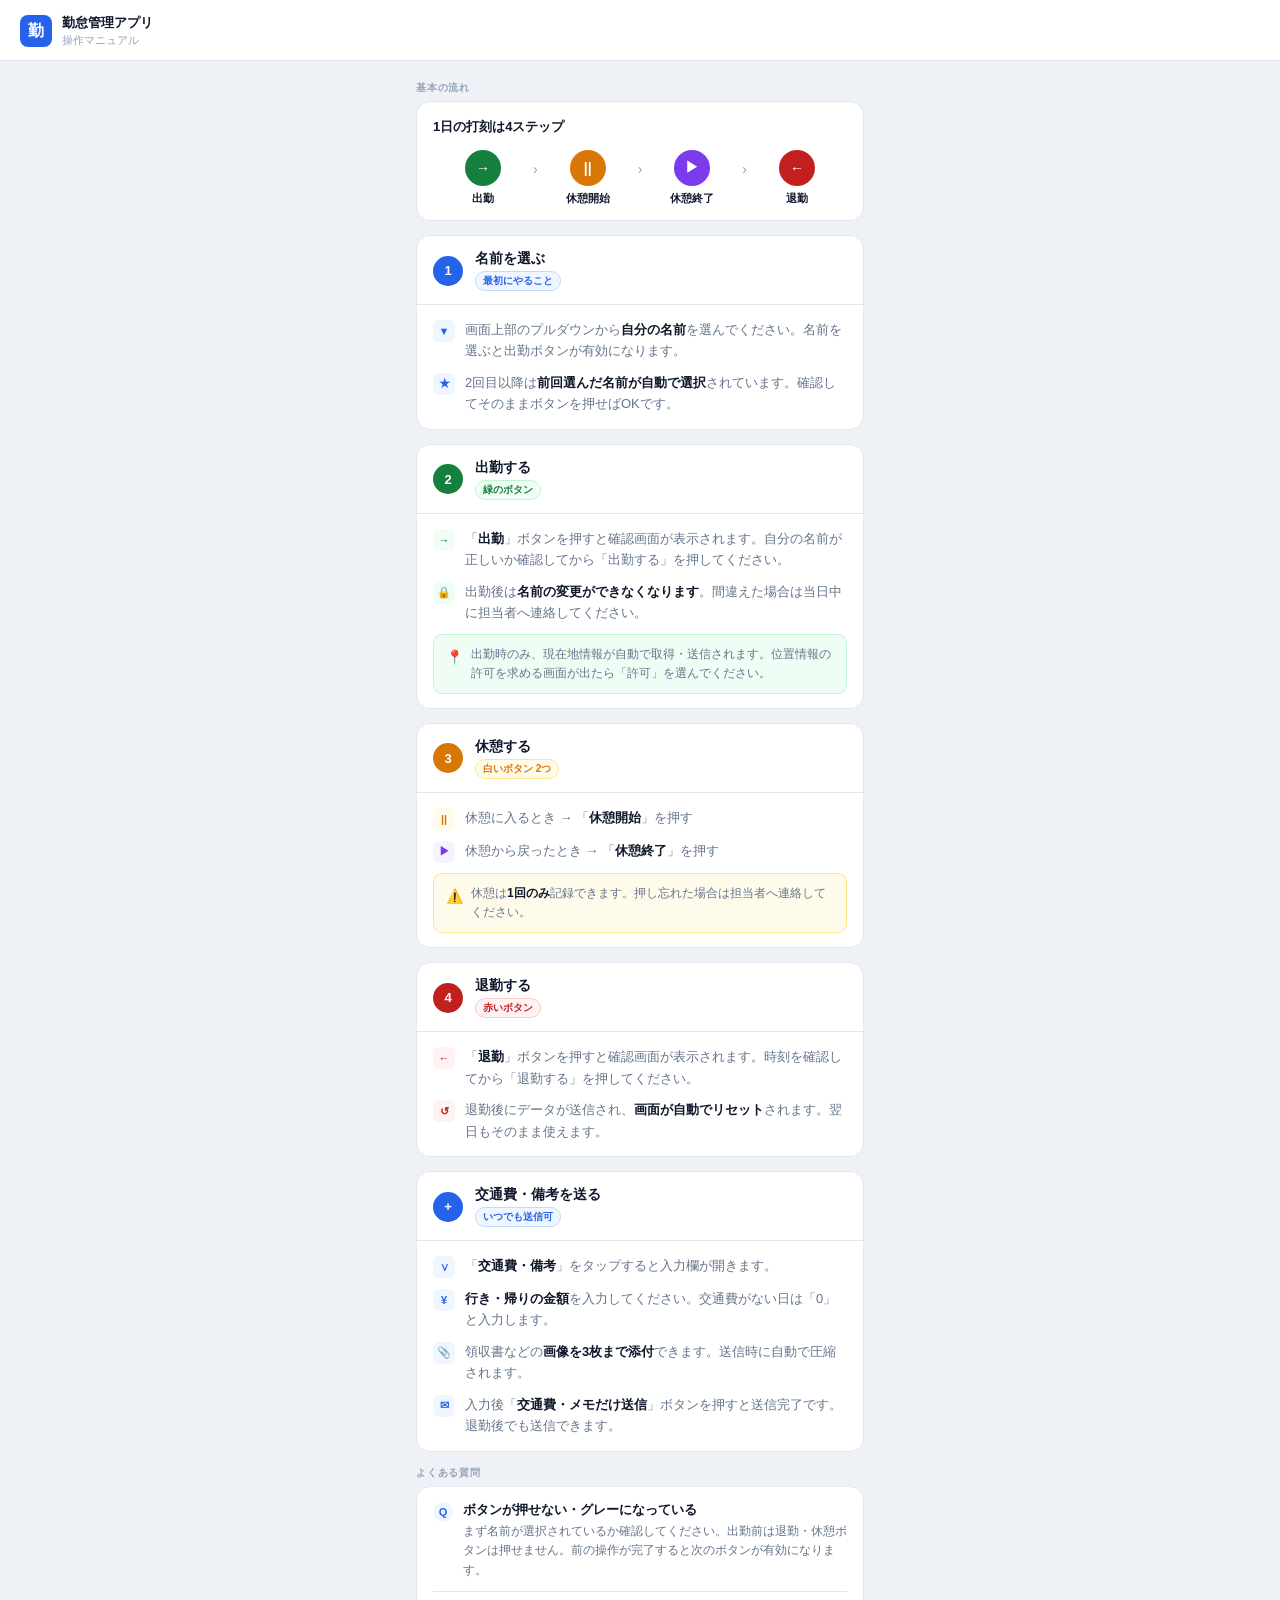
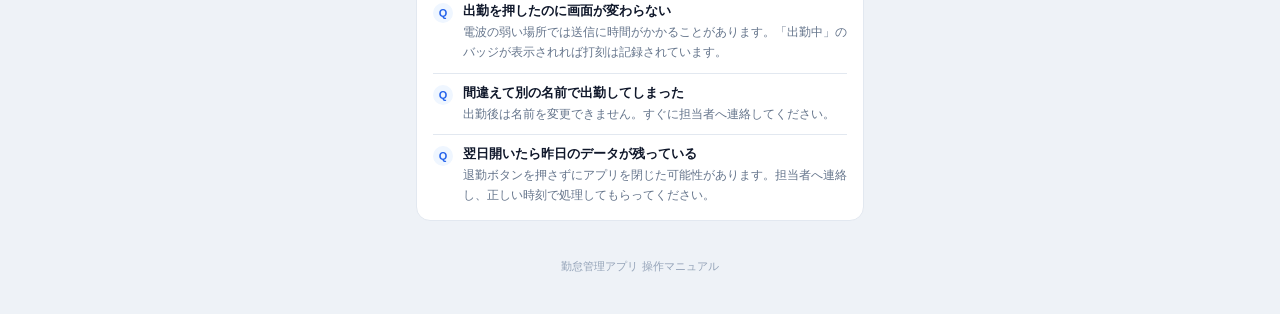
==== manual.html @ 5721a4f6 "Create manual.html" ====
<!DOCTYPE html>
<html lang="ja">
<head>
  <meta charset="UTF-8" />
  <meta name="viewport" content="width=device-width, initial-scale=1.0, maximum-scale=1.0" />
  <title>操作マニュアル — 勤怠管理</title>
  <style>
    *, *::before, *::after { box-sizing: border-box; margin: 0; padding: 0; }

    :root {
      --green:  #15803D; --green-bg:  #F0FDF4; --green-bd:  #BBF7D0;
      --red:    #C2201F; --red-bg:    #FEF2F2; --red-bd:    #FECACA;
      --amber:  #D97706; --amber-bg:  #FFFBEB; --amber-bd:  #FDE68A;
      --blue:   #2563EB; --blue-bg:   #EFF6FF; --blue-bd:   #BFDBFE;
      --purple: #7C3AED;
      --bg: #EEF2F7; --card: #FFFFFF;
      --text: #0F172A; --sub: #64748B; --muted: #94A3B8;
      --border: #E2E8F0;
      --r: 14px; --r-sm: 9px;
    }

    html, body { background: var(--bg); min-height: 100%; }
    body {
      font-family: -apple-system, BlinkMacSystemFont, 'Hiragino Sans', 'Hiragino Kaku Gothic ProN', 'Noto Sans JP', sans-serif;
      color: var(--text);
      -webkit-font-smoothing: antialiased;
      padding: 0 0 40px;
    }

    /* ── Top bar ── */
    .topbar {
      background: var(--card);
      border-bottom: 1px solid var(--border);
      padding: 14px 20px 12px;
      display: flex; align-items: center; gap: 10px;
    }
    .topbar-icon {
      width: 32px; height: 32px; border-radius: 8px;
      background: var(--blue); color: #fff;
      font-size: 16px; font-weight: 800;
      display: flex; align-items: center; justify-content: center;
    }
    .topbar-label { font-size: 13px; font-weight: 700; color: var(--text); }
    .topbar-sub { font-size: 11px; color: var(--muted); margin-top: 1px; }

    /* ── Main wrap ── */
    .wrap { max-width: 480px; margin: 0 auto; padding: 20px 16px 0; display: flex; flex-direction: column; gap: 14px; }

    /* ── Section label ── */
    .sec-label {
      font-size: 10px; font-weight: 700; letter-spacing: .08em; text-transform: uppercase;
      color: var(--muted); margin-bottom: 6px;
    }

    /* ── Flow banner ── */
    .flow-card {
      background: var(--card); border: 1px solid var(--border);
      border-radius: var(--r); padding: 16px 16px 14px;
    }
    .flow-title { font-size: 13px; font-weight: 700; margin-bottom: 14px; }
    .flow-row {
      display: flex; align-items: center; gap: 0;
    }
    .flow-item {
      flex: 1; display: flex; flex-direction: column; align-items: center; gap: 5px; text-align: center;
    }
    .flow-dot {
      width: 36px; height: 36px; border-radius: 50%;
      display: flex; align-items: center; justify-content: center;
      font-size: 14px; font-weight: 800; color: #fff;
    }
    .flow-name { font-size: 11px; font-weight: 700; color: var(--text); }
    .flow-arrow {
      font-size: 14px; color: var(--muted); flex-shrink: 0;
      margin-bottom: 18px; /* align with dot center */
    }

    /* ── Step cards ── */
    .step-card {
      background: var(--card); border: 1px solid var(--border);
      border-radius: var(--r); overflow: hidden;
    }
    .step-head {
      display: flex; align-items: center; gap: 12px;
      padding: 14px 16px 13px;
      border-bottom: 1px solid var(--border);
    }
    .step-badge {
      width: 30px; height: 30px; border-radius: 50%; flex-shrink: 0;
      display: flex; align-items: center; justify-content: center;
      font-size: 13px; font-weight: 800; color: #fff;
    }
    .step-head-text { flex: 1; }
    .step-head-title { font-size: 14px; font-weight: 700; }
    .step-head-tag {
      display: inline-block; font-size: 10px; font-weight: 700;
      padding: 2px 7px; border-radius: 99px; margin-top: 3px;
    }
    .step-body { padding: 14px 16px; display: flex; flex-direction: column; gap: 10px; }

    /* ── Detail rows ── */
    .detail { display: flex; gap: 10px; align-items: flex-start; }
    .detail-icon {
      width: 22px; height: 22px; border-radius: 6px; flex-shrink: 0;
      display: flex; align-items: center; justify-content: center;
      font-size: 11px; font-weight: 700; margin-top: 1px;
    }
    .detail-text { flex: 1; font-size: 13px; color: var(--sub); line-height: 1.65; }
    .detail-text strong { color: var(--text); font-weight: 700; }

    /* ── Alert box ── */
    .alert {
      border-radius: var(--r-sm); padding: 10px 12px;
      font-size: 12px; line-height: 1.6; display: flex; gap: 8px; align-items: flex-start;
    }
    .alert-icon { font-size: 14px; flex-shrink: 0; margin-top: 1px; }
    .alert-text { color: var(--sub); }
    .alert-text strong { color: var(--text); }

    /* ── Note card ── */
    .note-card {
      background: var(--card); border: 1px solid var(--border);
      border-radius: var(--r); padding: 14px 16px;
      display: flex; flex-direction: column; gap: 10px;
    }
    .note-row { display: flex; gap: 10px; align-items: flex-start; }
    .note-q {
      flex-shrink: 0; width: 20px; height: 20px; border-radius: 50%;
      background: var(--blue-bg); color: var(--blue);
      font-size: 11px; font-weight: 800;
      display: flex; align-items: center; justify-content: center; margin-top: 1px;
    }
    .note-content { flex: 1; }
    .note-q-text { font-size: 13px; font-weight: 700; margin-bottom: 3px; }
    .note-a-text { font-size: 12px; color: var(--sub); line-height: 1.65; }
    .note-divider { border: none; border-top: 1px solid var(--border); }

    /* ── Footer ── */
    .footer { text-align: center; padding: 24px 16px 0; font-size: 11px; color: var(--muted); }

    /* Colors */
    .c-green  { color: var(--green); }
    .c-red    { color: var(--red); }
    .c-amber  { color: var(--amber); }
    .c-blue   { color: var(--blue); }
    .bg-green-light  { background: var(--green-bg); }
    .bg-red-light    { background: var(--red-bg); }
    .bg-amber-light  { background: var(--amber-bg); }
    .bg-blue-light   { background: var(--blue-bg); }
    .bd-green  { border: 1px solid var(--green-bd); }
    .bd-red    { border: 1px solid var(--red-bd); }
    .bd-amber  { border: 1px solid var(--amber-bd); }
    .bd-blue   { border: 1px solid var(--blue-bd); }
  </style>
</head>
<body>

<div class="topbar">
  <div class="topbar-icon">勤</div>
  <div>
    <div class="topbar-label">勤怠管理アプリ</div>
    <div class="topbar-sub">操作マニュアル</div>
  </div>
</div>

<div class="wrap">

  <!-- 基本の流れ -->
  <div>
    <div class="sec-label">基本の流れ</div>
    <div class="flow-card">
      <div class="flow-title">1日の打刻は4ステップ</div>
      <div class="flow-row">
        <div class="flow-item">
          <div class="flow-dot" style="background:var(--green);">→</div>
          <div class="flow-name">出勤</div>
        </div>
        <div class="flow-arrow">›</div>
        <div class="flow-item">
          <div class="flow-dot" style="background:var(--amber);">||</div>
          <div class="flow-name">休憩開始</div>
        </div>
        <div class="flow-arrow">›</div>
        <div class="flow-item">
          <div class="flow-dot" style="background:var(--purple);">▶</div>
          <div class="flow-name">休憩終了</div>
        </div>
        <div class="flow-arrow">›</div>
        <div class="flow-item">
          <div class="flow-dot" style="background:var(--red);">←</div>
          <div class="flow-name">退勤</div>
        </div>
      </div>
    </div>
  </div>

  <!-- STEP 1: 名前選択 -->
  <div class="step-card">
    <div class="step-head">
      <div class="step-badge" style="background:var(--blue);">1</div>
      <div class="step-head-text">
        <div class="step-head-title">名前を選ぶ</div>
        <span class="step-head-tag bg-blue-light c-blue bd-blue">最初にやること</span>
      </div>
    </div>
    <div class="step-body">
      <div class="detail">
        <div class="detail-icon bg-blue-light c-blue">▼</div>
        <div class="detail-text">画面上部のプルダウンから<strong>自分の名前</strong>を選んでください。名前を選ぶと出勤ボタンが有効になります。</div>
      </div>
      <div class="detail">
        <div class="detail-icon bg-blue-light c-blue">★</div>
        <div class="detail-text">2回目以降は<strong>前回選んだ名前が自動で選択</strong>されています。確認してそのままボタンを押せばOKです。</div>
      </div>
    </div>
  </div>

  <!-- STEP 2: 出勤 -->
  <div class="step-card">
    <div class="step-head">
      <div class="step-badge" style="background:var(--green);">2</div>
      <div class="step-head-text">
        <div class="step-head-title">出勤する</div>
        <span class="step-head-tag bg-green-light c-green bd-green">緑のボタン</span>
      </div>
    </div>
    <div class="step-body">
      <div class="detail">
        <div class="detail-icon bg-green-light c-green">→</div>
        <div class="detail-text">「<strong>出勤</strong>」ボタンを押すと確認画面が表示されます。自分の名前が正しいか確認してから「出勤する」を押してください。</div>
      </div>
      <div class="detail">
        <div class="detail-icon bg-green-light c-green">🔒</div>
        <div class="detail-text">出勤後は<strong>名前の変更ができなくなります</strong>。間違えた場合は当日中に担当者へ連絡してください。</div>
      </div>
      <div class="alert bg-green-light bd-green">
        <div class="alert-icon">📍</div>
        <div class="alert-text">出勤時のみ、現在地情報が自動で取得・送信されます。位置情報の許可を求める画面が出たら「許可」を選んでください。</div>
      </div>
    </div>
  </div>

  <!-- STEP 3: 休憩 -->
  <div class="step-card">
    <div class="step-head">
      <div class="step-badge" style="background:var(--amber);">3</div>
      <div class="step-head-text">
        <div class="step-head-title">休憩する</div>
        <span class="step-head-tag bg-amber-light c-amber bd-amber">白いボタン 2つ</span>
      </div>
    </div>
    <div class="step-body">
      <div class="detail">
        <div class="detail-icon bg-amber-light c-amber">||</div>
        <div class="detail-text">休憩に入るとき → 「<strong>休憩開始</strong>」を押す</div>
      </div>
      <div class="detail">
        <div class="detail-icon" style="background:#F5F3FF;color:var(--purple);">▶</div>
        <div class="detail-text">休憩から戻ったとき → 「<strong>休憩終了</strong>」を押す</div>
      </div>
      <div class="alert bg-amber-light bd-amber">
        <div class="alert-icon">⚠️</div>
        <div class="alert-text">休憩は<strong>1回のみ</strong>記録できます。押し忘れた場合は担当者へ連絡してください。</div>
      </div>
    </div>
  </div>

  <!-- STEP 4: 退勤 -->
  <div class="step-card">
    <div class="step-head">
      <div class="step-badge" style="background:var(--red);">4</div>
      <div class="step-head-text">
        <div class="step-head-title">退勤する</div>
        <span class="step-head-tag bg-red-light c-red bd-red">赤いボタン</span>
      </div>
    </div>
    <div class="step-body">
      <div class="detail">
        <div class="detail-icon bg-red-light c-red">←</div>
        <div class="detail-text">「<strong>退勤</strong>」ボタンを押すと確認画面が表示されます。時刻を確認してから「退勤する」を押してください。</div>
      </div>
      <div class="detail">
        <div class="detail-icon bg-red-light c-red">↺</div>
        <div class="detail-text">退勤後にデータが送信され、<strong>画面が自動でリセット</strong>されます。翌日もそのまま使えます。</div>
      </div>
    </div>
  </div>

  <!-- 交通費・備考 -->
  <div class="step-card">
    <div class="step-head">
      <div class="step-badge" style="background:var(--blue);">+</div>
      <div class="step-head-text">
        <div class="step-head-title">交通費・備考を送る</div>
        <span class="step-head-tag bg-blue-light c-blue bd-blue">いつでも送信可</span>
      </div>
    </div>
    <div class="step-body">
      <div class="detail">
        <div class="detail-icon bg-blue-light c-blue">∨</div>
        <div class="detail-text">「<strong>交通費・備考</strong>」をタップすると入力欄が開きます。</div>
      </div>
      <div class="detail">
        <div class="detail-icon bg-blue-light c-blue">¥</div>
        <div class="detail-text"><strong>行き・帰りの金額</strong>を入力してください。交通費がない日は「0」と入力します。</div>
      </div>
      <div class="detail">
        <div class="detail-icon bg-blue-light c-blue">📎</div>
        <div class="detail-text">領収書などの<strong>画像を3枚まで添付</strong>できます。送信時に自動で圧縮されます。</div>
      </div>
      <div class="detail">
        <div class="detail-icon bg-blue-light c-blue">✉</div>
        <div class="detail-text">入力後「<strong>交通費・メモだけ送信</strong>」ボタンを押すと送信完了です。退勤後でも送信できます。</div>
      </div>
    </div>
  </div>

  <!-- よくある質問 -->
  <div>
    <div class="sec-label">よくある質問</div>
    <div class="note-card">

      <div class="note-row">
        <div class="note-q">Q</div>
        <div class="note-content">
          <div class="note-q-text">ボタンが押せない・グレーになっている</div>
          <div class="note-a-text">まず名前が選択されているか確認してください。出勤前は退勤・休憩ボタンは押せません。前の操作が完了すると次のボタンが有効になります。</div>
        </div>
      </div>

      <hr class="note-divider" />

      <div class="note-row">
        <div class="note-q">Q</div>
        <div class="note-content">
          <div class="note-q-text">出勤を押したのに画面が変わらない</div>
          <div class="note-a-text">電波の弱い場所では送信に時間がかかることがあります。「出勤中」のバッジが表示されれば打刻は記録されています。</div>
        </div>
      </div>

      <hr class="note-divider" />

      <div class="note-row">
        <div class="note-q">Q</div>
        <div class="note-content">
          <div class="note-q-text">間違えて別の名前で出勤してしまった</div>
          <div class="note-a-text">出勤後は名前を変更できません。すぐに担当者へ連絡してください。</div>
        </div>
      </div>

      <hr class="note-divider" />

      <div class="note-row">
        <div class="note-q">Q</div>
        <div class="note-content">
          <div class="note-q-text">翌日開いたら昨日のデータが残っている</div>
          <div class="note-a-text">退勤ボタンを押さずにアプリを閉じた可能性があります。担当者へ連絡し、正しい時刻で処理してもらってください。</div>
        </div>
      </div>

    </div>
  </div>

  <div class="footer">勤怠管理アプリ 操作マニュアル</div>

</div>
</body>
</html>
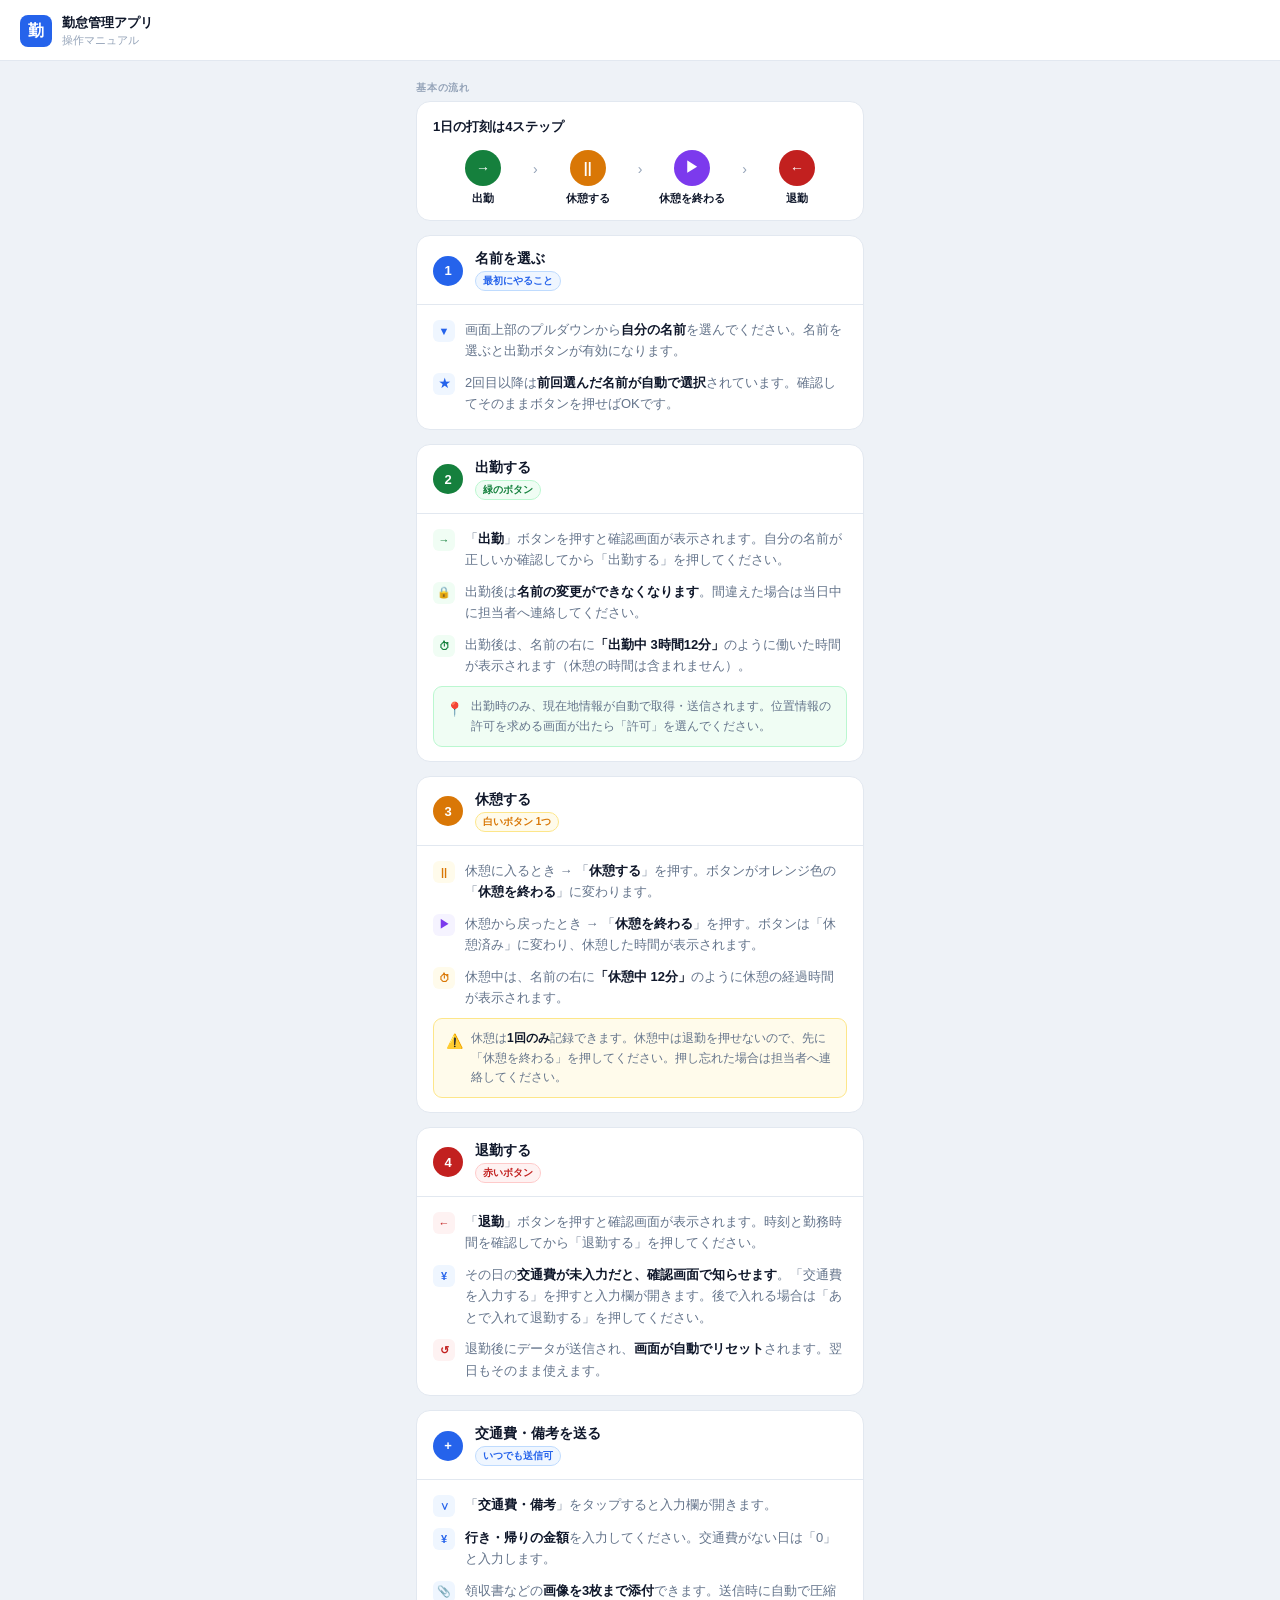
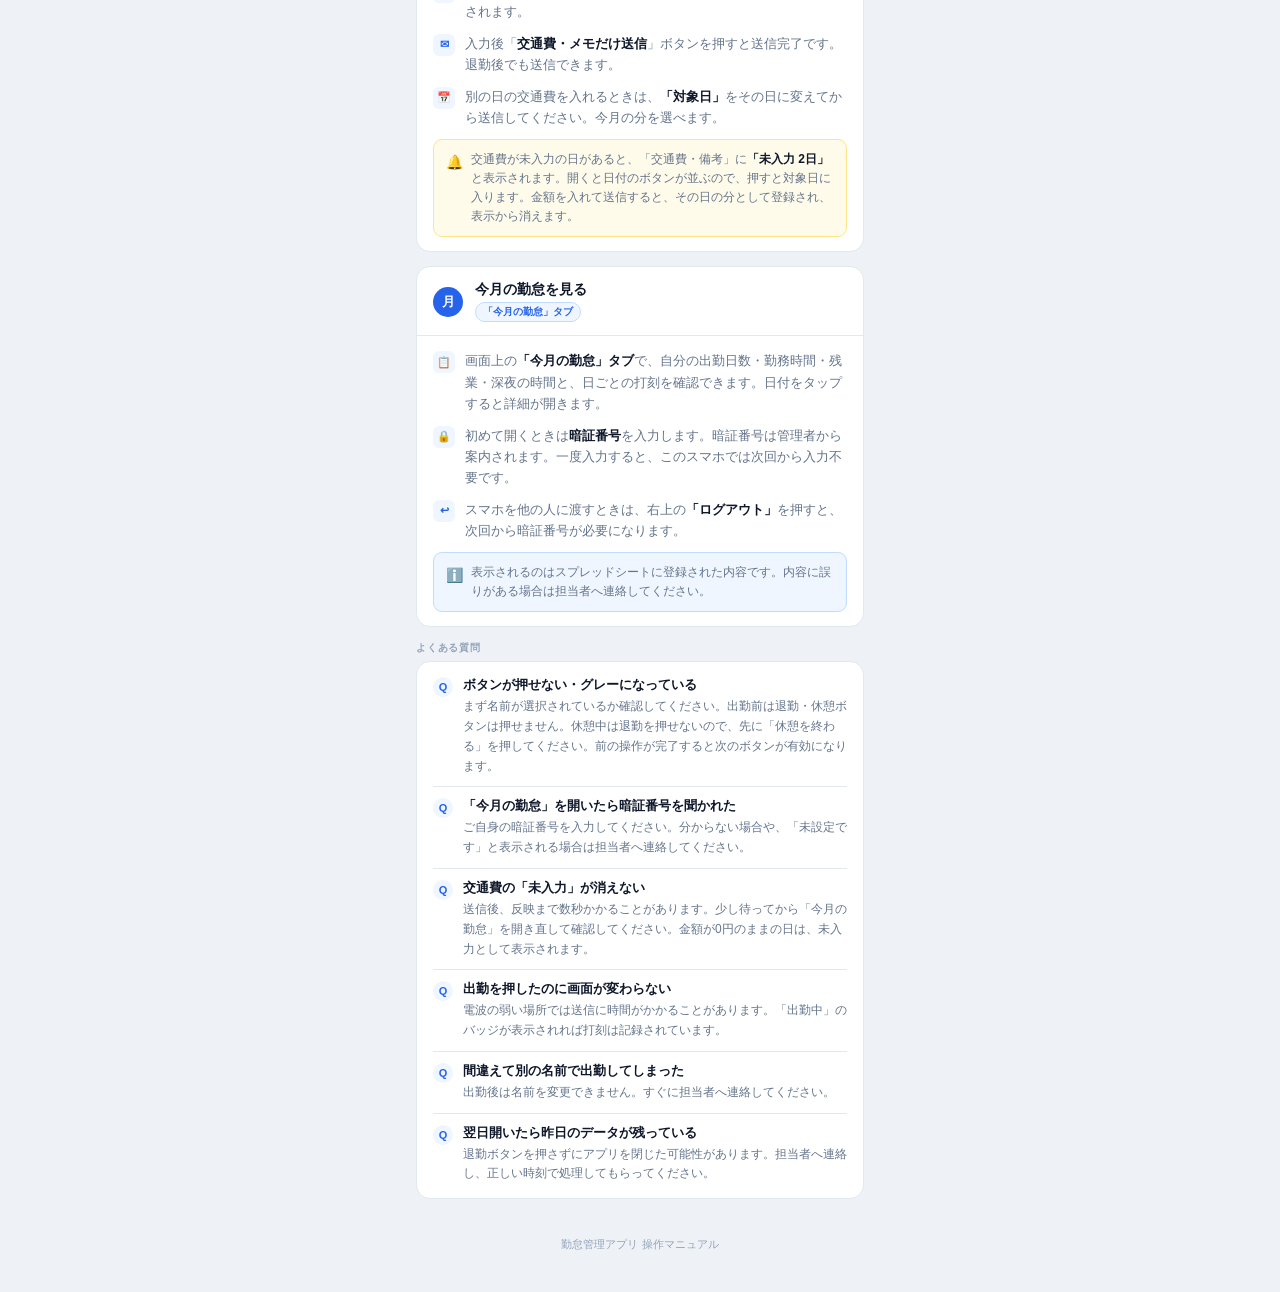
==== commit fd1d78fd: "打刻画面を改善し、交通費の未入力を日付ごとに入力できるようにする - 状態バッジに経過時間を表示（出勤中 3時間12分 / 休憩中 12分） - 休憩ボタンを1つに統合。休憩中は退勤を押せない - 「" ====
--- a/manual.html
+++ b/manual.html
@@ -178,12 +178,12 @@
         <div class="flow-arrow">›</div>
         <div class="flow-item">
           <div class="flow-dot" style="background:var(--amber);">||</div>
-          <div class="flow-name">休憩開始</div>
+          <div class="flow-name">休憩する</div>
         </div>
         <div class="flow-arrow">›</div>
         <div class="flow-item">
           <div class="flow-dot" style="background:var(--purple);">▶</div>
-          <div class="flow-name">休憩終了</div>
+          <div class="flow-name">休憩を終わる</div>
         </div>
         <div class="flow-arrow">›</div>
         <div class="flow-item">
@@ -233,6 +233,10 @@
         <div class="detail-icon bg-green-light c-green">🔒</div>
         <div class="detail-text">出勤後は<strong>名前の変更ができなくなります</strong>。間違えた場合は当日中に担当者へ連絡してください。</div>
       </div>
+      <div class="detail">
+        <div class="detail-icon bg-green-light c-green">⏱</div>
+        <div class="detail-text">出勤後は、名前の右に<strong>「出勤中 3時間12分」</strong>のように働いた時間が表示されます（休憩の時間は含まれません）。</div>
+      </div>
       <div class="alert bg-green-light bd-green">
         <div class="alert-icon">📍</div>
         <div class="alert-text">出勤時のみ、現在地情報が自動で取得・送信されます。位置情報の許可を求める画面が出たら「許可」を選んでください。</div>
@@ -246,21 +250,25 @@
       <div class="step-badge" style="background:var(--amber);">3</div>
       <div class="step-head-text">
         <div class="step-head-title">休憩する</div>
-        <span class="step-head-tag bg-amber-light c-amber bd-amber">白いボタン 2つ</span>
+        <span class="step-head-tag bg-amber-light c-amber bd-amber">白いボタン 1つ</span>
       </div>
     </div>
     <div class="step-body">
       <div class="detail">
         <div class="detail-icon bg-amber-light c-amber">||</div>
-        <div class="detail-text">休憩に入るとき → 「<strong>休憩開始</strong>」を押す</div>
+        <div class="detail-text">休憩に入るとき → 「<strong>休憩する</strong>」を押す。ボタンがオレンジ色の「<strong>休憩を終わる</strong>」に変わります。</div>
       </div>
       <div class="detail">
         <div class="detail-icon" style="background:#F5F3FF;color:var(--purple);">▶</div>
-        <div class="detail-text">休憩から戻ったとき → 「<strong>休憩終了</strong>」を押す</div>
+        <div class="detail-text">休憩から戻ったとき → 「<strong>休憩を終わる</strong>」を押す。ボタンは「休憩済み」に変わり、休憩した時間が表示されます。</div>
+      </div>
+      <div class="detail">
+        <div class="detail-icon bg-amber-light c-amber">⏱</div>
+        <div class="detail-text">休憩中は、名前の右に<strong>「休憩中 12分」</strong>のように休憩の経過時間が表示されます。</div>
       </div>
       <div class="alert bg-amber-light bd-amber">
         <div class="alert-icon">⚠️</div>
-        <div class="alert-text">休憩は<strong>1回のみ</strong>記録できます。押し忘れた場合は担当者へ連絡してください。</div>
+        <div class="alert-text">休憩は<strong>1回のみ</strong>記録できます。休憩中は退勤を押せないので、先に「休憩を終わる」を押してください。押し忘れた場合は担当者へ連絡してください。</div>
       </div>
     </div>
   </div>
@@ -277,7 +285,11 @@
     <div class="step-body">
       <div class="detail">
         <div class="detail-icon bg-red-light c-red">←</div>
-        <div class="detail-text">「<strong>退勤</strong>」ボタンを押すと確認画面が表示されます。時刻を確認してから「退勤する」を押してください。</div>
+        <div class="detail-text">「<strong>退勤</strong>」ボタンを押すと確認画面が表示されます。時刻と勤務時間を確認してから「退勤する」を押してください。</div>
+      </div>
+      <div class="detail">
+        <div class="detail-icon bg-blue-light c-blue">¥</div>
+        <div class="detail-text">その日の<strong>交通費が未入力だと、確認画面で知らせます</strong>。「交通費を入力する」を押すと入力欄が開きます。後で入れる場合は「あとで入れて退勤する」を押してください。</div>
       </div>
       <div class="detail">
         <div class="detail-icon bg-red-light c-red">↺</div>
@@ -311,6 +323,43 @@
       <div class="detail">
         <div class="detail-icon bg-blue-light c-blue">✉</div>
         <div class="detail-text">入力後「<strong>交通費・メモだけ送信</strong>」ボタンを押すと送信完了です。退勤後でも送信できます。</div>
+      </div>
+      <div class="detail">
+        <div class="detail-icon bg-blue-light c-blue">📅</div>
+        <div class="detail-text">別の日の交通費を入れるときは、<strong>「対象日」</strong>をその日に変えてから送信してください。今月の分を選べます。</div>
+      </div>
+      <div class="alert bg-amber-light bd-amber">
+        <div class="alert-icon">🔔</div>
+        <div class="alert-text">交通費が未入力の日があると、「交通費・備考」に<strong>「未入力 2日」</strong>と表示されます。開くと日付のボタンが並ぶので、押すと対象日に入ります。金額を入れて送信すると、その日の分として登録され、表示から消えます。</div>
+      </div>
+    </div>
+  </div>
+
+  <!-- 今月の勤怠 -->
+  <div class="step-card">
+    <div class="step-head">
+      <div class="step-badge" style="background:var(--blue);">月</div>
+      <div class="step-head-text">
+        <div class="step-head-title">今月の勤怠を見る</div>
+        <span class="step-head-tag bg-blue-light c-blue bd-blue">「今月の勤怠」タブ</span>
+      </div>
+    </div>
+    <div class="step-body">
+      <div class="detail">
+        <div class="detail-icon bg-blue-light c-blue">📋</div>
+        <div class="detail-text">画面上の<strong>「今月の勤怠」タブ</strong>で、自分の出勤日数・勤務時間・残業・深夜の時間と、日ごとの打刻を確認できます。日付をタップすると詳細が開きます。</div>
+      </div>
+      <div class="detail">
+        <div class="detail-icon bg-blue-light c-blue">🔒</div>
+        <div class="detail-text">初めて開くときは<strong>暗証番号</strong>を入力します。暗証番号は管理者から案内されます。一度入力すると、このスマホでは次回から入力不要です。</div>
+      </div>
+      <div class="detail">
+        <div class="detail-icon bg-blue-light c-blue">↩</div>
+        <div class="detail-text">スマホを他の人に渡すときは、右上の<strong>「ログアウト」</strong>を押すと、次回から暗証番号が必要になります。</div>
+      </div>
+      <div class="alert bg-blue-light bd-blue">
+        <div class="alert-icon">ℹ️</div>
+        <div class="alert-text">表示されるのはスプレッドシートに登録された内容です。内容に誤りがある場合は担当者へ連絡してください。</div>
       </div>
     </div>
   </div>
@@ -324,7 +373,27 @@
         <div class="note-q">Q</div>
         <div class="note-content">
           <div class="note-q-text">ボタンが押せない・グレーになっている</div>
-          <div class="note-a-text">まず名前が選択されているか確認してください。出勤前は退勤・休憩ボタンは押せません。前の操作が完了すると次のボタンが有効になります。</div>
+          <div class="note-a-text">まず名前が選択されているか確認してください。出勤前は退勤・休憩ボタンは押せません。休憩中は退勤を押せないので、先に「休憩を終わる」を押してください。前の操作が完了すると次のボタンが有効になります。</div>
+        </div>
+      </div>
+
+      <hr class="note-divider" />
+
+      <div class="note-row">
+        <div class="note-q">Q</div>
+        <div class="note-content">
+          <div class="note-q-text">「今月の勤怠」を開いたら暗証番号を聞かれた</div>
+          <div class="note-a-text">ご自身の暗証番号を入力してください。分からない場合や、「未設定です」と表示される場合は担当者へ連絡してください。</div>
+        </div>
+      </div>
+
+      <hr class="note-divider" />
+
+      <div class="note-row">
+        <div class="note-q">Q</div>
+        <div class="note-content">
+          <div class="note-q-text">交通費の「未入力」が消えない</div>
+          <div class="note-a-text">送信後、反映まで数秒かかることがあります。少し待ってから「今月の勤怠」を開き直して確認してください。金額が0円のままの日は、未入力として表示されます。</div>
         </div>
       </div>
 
